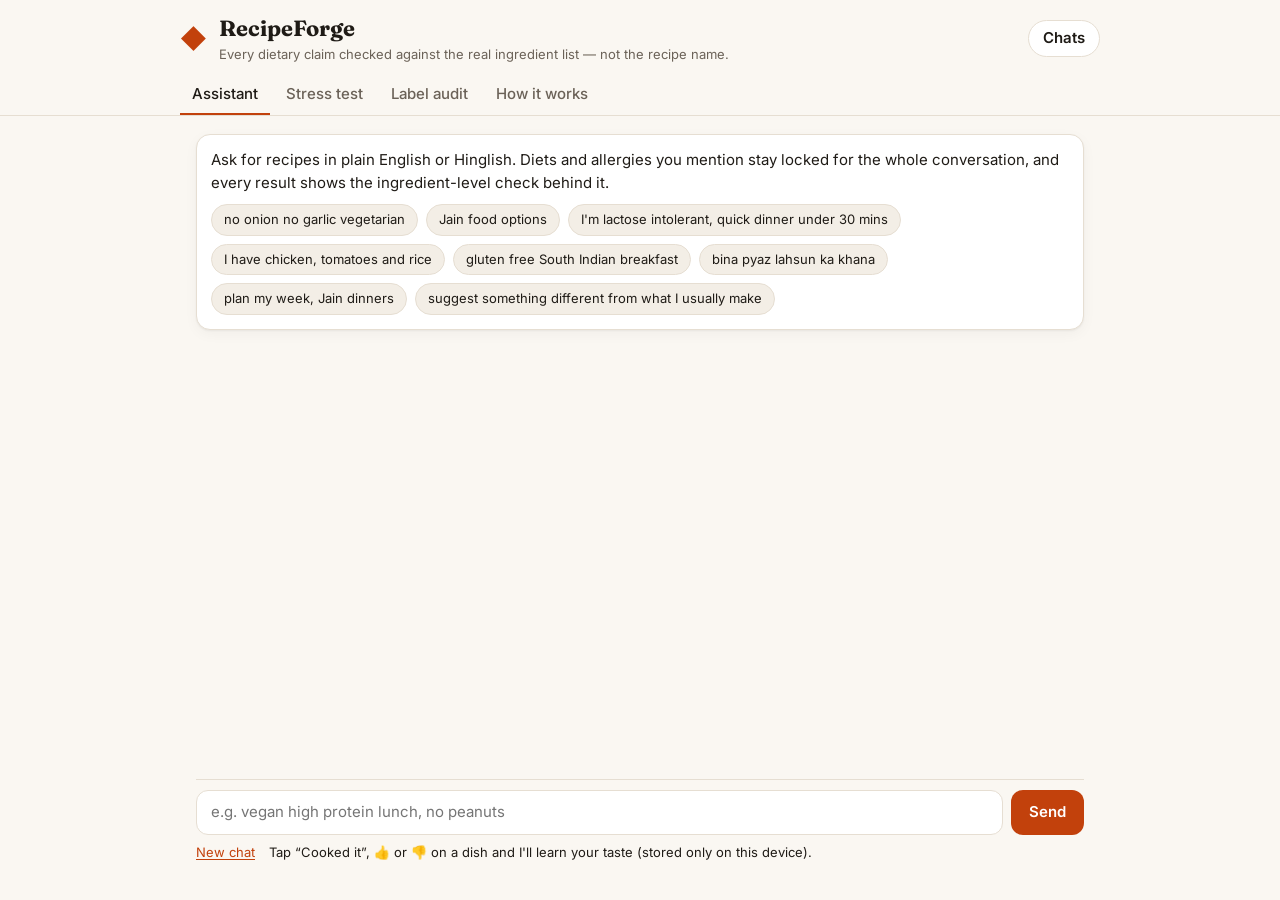
==== public/index.html @ 538cdd03 "Replace How it works text with a simple flowchart" ====
<!doctype html>
<html lang="en">
<head>
  <meta charset="utf-8">
  <meta name="viewport" content="width=device-width, initial-scale=1">
  <title>RecipeForge — recipes that truly fit your diet</title>
  <meta name="description" content="Ask in English or Hinglish. Jain, sattvic, no onion-garlic, vegan and allergies are checked against every recipe's real ingredients — not its name.">
  <meta property="og:type" content="website">
  <meta property="og:url" content="https://rag-noshrobotics.vercel.app/">
  <meta property="og:title" content="RecipeForge — recipes that truly fit your diet">
  <meta property="og:description" content="Jain, sattvic, no onion-garlic, vegan and allergies checked against every recipe's real ingredients. 0 diet violations in 1,000 tests.">
  <meta property="og:image" content="https://rag-noshrobotics.vercel.app/og.png">
  <meta property="og:image:width" content="1200">
  <meta property="og:image:height" content="630">
  <meta name="twitter:card" content="summary_large_image">
  <meta name="twitter:image" content="https://rag-noshrobotics.vercel.app/og.png">
  <meta name="theme-color" content="#15120f">
  <link rel="icon" href="data:image/svg+xml,%3Csvg xmlns='http://www.w3.org/2000/svg' viewBox='0 0 32 32'%3E%3Crect width='32' height='32' rx='7' fill='%2315120f'/%3E%3Cpath d='M16 5l11 11-11 11L5 16z' fill='%23f97316'/%3E%3C/svg%3E">
  <link rel="preconnect" href="https://fonts.googleapis.com">
  <link href="https://fonts.googleapis.com/css2?family=Inter:wght@400;500;600;700&family=Fraunces:opsz,wght@9..144,600&display=swap" rel="stylesheet">
  <link rel="stylesheet" href="style.css">
  <script src="config.js"></script>
</head>
<body>
  <header class="top">
    <div class="brand">
      <span class="logo" aria-hidden="true">◆</span>
      <div>
        <h1>RecipeForge</h1>
        <p>Every dietary claim checked against the real ingredient list — not the recipe name.</p>
      </div>
      <button id="chats-btn" class="chats-btn" aria-haspopup="dialog">Chats</button>
    </div>
    <nav class="tabs" role="tablist">
      <button role="tab" data-tab="chat" class="active">Assistant</button>
      <button role="tab" data-tab="stress">Stress test</button>
      <button role="tab" data-tab="audit">Label audit</button>
      <button role="tab" data-tab="how">How it works</button>
    </nav>
  </header>

  <main>
    <section id="tab-chat" class="tab active">
      <div id="messages" class="messages" aria-live="polite">
        <div class="msg bot intro">
          <p>Ask for recipes in plain English or Hinglish. Diets and allergies you mention stay locked for the whole conversation, and every result shows the ingredient-level check behind it.</p>
          <div class="suggest">
            <button>no onion no garlic vegetarian</button>
            <button>Jain food options</button>
            <button>I'm lactose intolerant, quick dinner under 30 mins</button>
            <button>I have chicken, tomatoes and rice</button>
            <button>gluten free South Indian breakfast</button>
            <button>bina pyaz lahsun ka khana</button>
            <button>plan my week, Jain dinners</button>
            <button>suggest something different from what I usually make</button>
          </div>
        </div>
      </div>
      <div class="composer">
        <div id="chips" class="chips"></div>
        <form id="form">
          <input id="input" autocomplete="off" maxlength="500" placeholder="e.g. vegan high protein lunch, no peanuts">
          <button type="submit" aria-label="Send">Send</button>
        </form>
        <div class="footrow"><button id="reset" class="link">New chat</button><span id="history-note" class="sub"></span></div>
      </div>
    </section>

    <section id="tab-stress" class="tab">
      <h2>Queries from hands-on testing of the Nosh Assistant</h2>
      <p class="lede">I ran these against the Nosh Companion app in November 2026 and noted what came back. Run each one here to compare. Multi-turn chains run in order in a single session.</p>
      <div id="stress-list" class="stress"></div>
    </section>

    <section id="tab-audit" class="tab">
      <h2>The source dataset's own diet labels, re-checked</h2>
      <p class="lede">The demo corpus (Archana's Kitchen, 6,218 English recipes, CC BY 4.0) ships with a diet label per recipe. Re-checking those labels against each recipe's actual ingredients shows why tags can't be trusted for dietary safety.</p>
      <div id="audit"></div>
    </section>

    <section id="tab-how" class="tab how">
      <h2>How it works</h2>
      <p class="lede">Follow one request through the system.</p>
      <div class="flow" role="list">
        <div class="step" role="listitem">
          <div class="node ask"><span class="n">1</span><b>You ask</b><span class="eg">“jain dinner, no peanuts”</span></div>
        </div>
        <div class="arrow" aria-hidden="true"></div>
        <div class="step" role="listitem">
          <div class="node"><span class="n">2</span><b>Understand the request</b><span class="eg">🔒 Jain · 🔒 Peanut-free · dinner</span></div>
          <div class="side">Tricky wording (“hold the onions”, “lahsun pyaz ke bina”)? Claude helps read it — but can only <b>add</b> restrictions.</div>
        </div>
        <div class="arrow" aria-hidden="true"></div>
        <div class="step" role="listitem">
          <div class="node key"><span class="n">3</span><b>Check every ingredient</b><span class="eg">6,109 recipes · ginger garlic paste → ginger + garlic → ✕ not Jain</span></div>
          <div class="side">Ruled out but close? Offer safe swaps — e.g. ginger → dry ginger (sonth).</div>
        </div>
        <div class="arrow" aria-hidden="true"></div>
        <div class="step" role="listitem">
          <div class="node"><span class="n">4</span><b>Find the best matches</b><span class="eg">search by words + meaning, rank by taste, keep it varied</span></div>
        </div>
        <div class="arrow" aria-hidden="true"></div>
        <div class="step" role="listitem">
          <div class="node done"><span class="n">5</span><b>Show 5 dishes</b><span class="eg">each with the checks it passed ✓</span></div>
        </div>
      </div>
      <div class="facts">
        <div><b>0</b><span>diet violations in 1,000 tests</span></div>
        <div><b>~25 ms</b><span>per answer</span></div>
        <div><b>Never</b><span>does the AI decide what's safe — code does</span></div>
      </div>
    </section>
  </main>

  <dialog id="chats-dialog" aria-label="Saved chats">
    <div class="dlg">
      <button class="close" aria-label="Close">×</button>
      <h3>Your chats</h3>
      <p class="sub">Saved on this device only. A new chat remembers the diets and allergies from your latest chat — remove any with ×.</p>
      <button id="new-chat" class="primary">+ New chat</button>
      <ul id="chats-list" class="chats-list"></ul>
    </div>
  </dialog>

  <dialog id="recipe-dialog">
    <div class="dlg">
      <button class="close" aria-label="Close">×</button>
      <div id="recipe-body"></div>
    </div>
  </dialog>

  <script src="app.js"></script>
</body>
</html>
---- public/style.css ----
:root {
  --bg: #faf7f2;
  --surface: #ffffff;
  --surface-2: #f3eee6;
  --text: #1f1b16;
  --muted: #6b6258;
  --border: #e6ded2;
  --accent: #c2410c;
  --accent-ink: #ffffff;
  --pass: #15803d;
  --pass-bg: #e8f5ec;
  --flag: #a16207;
  --flag-bg: #fdf4dc;
  --block: #b91c1c;
  --block-bg: #fdeaea;
  --hard: #7c2d12;
  --hard-bg: #fbe8dc;
  --shadow: 0 1px 2px rgb(0 0 0 / 0.05), 0 4px 14px rgb(0 0 0 / 0.04);
}
@media (prefers-color-scheme: dark) {
  :root:not([data-theme="light"]) {
    --bg: #15120f; --surface: #1e1a16; --surface-2: #27221c; --text: #f2ece4; --muted: #a89d90;
    --border: #3a332b; --accent: #f97316; --accent-ink: #1a0f05; --pass: #4ade80; --pass-bg: #143221;
    --flag: #facc15; --flag-bg: #3a2f0d; --block: #f87171; --block-bg: #3d1717; --hard: #fdba74; --hard-bg: #3b2414;
    --shadow: none;
  }
}
:root[data-theme="dark"] {
  --bg: #15120f; --surface: #1e1a16; --surface-2: #27221c; --text: #f2ece4; --muted: #a89d90;
  --border: #3a332b; --accent: #f97316; --accent-ink: #1a0f05; --pass: #4ade80; --pass-bg: #143221;
  --flag: #facc15; --flag-bg: #3a2f0d; --block: #f87171; --block-bg: #3d1717; --hard: #fdba74; --hard-bg: #3b2414;
  --shadow: none;
}

* { box-sizing: border-box; }
html, body { margin: 0; }
body {
  background: var(--bg); color: var(--text);
  font: 15px/1.5 Inter, system-ui, -apple-system, Segoe UI, sans-serif;
  min-height: 100dvh; display: flex; flex-direction: column;
}
button { font: inherit; color: inherit; cursor: pointer; }

.top {
  position: sticky; top: 0; z-index: 5; background: var(--bg);
  border-bottom: 1px solid var(--border); padding: 12px 16px 0;
}
.brand { display: flex; gap: 12px; align-items: center; max-width: 920px; margin: 0 auto; }
.logo { color: var(--accent); font-size: 26px; }
.brand h1 { font-family: Fraunces, Georgia, serif; font-size: 22px; margin: 0; }
.brand p { margin: 0; color: var(--muted); font-size: 13px; }
.tabs { display: flex; gap: 4px; max-width: 920px; margin: 10px auto 0; overflow-x: auto; }
.tabs button {
  background: none; border: 0; border-bottom: 2px solid transparent;
  padding: 8px 12px; color: var(--muted); font-weight: 500; white-space: nowrap;
}
.tabs button.active { color: var(--text); border-bottom-color: var(--accent); }

main { flex: 1; width: 100%; max-width: 920px; margin: 0 auto; padding: 0 16px; display: flex; flex-direction: column; }
.tab { display: none; flex: 1; flex-direction: column; padding: 18px 0 24px; }
.tab.active { display: flex; }
h2 { font-family: Fraunces, Georgia, serif; font-size: 20px; margin: 0 0 6px; }
.lede { color: var(--muted); margin: 0 0 16px; max-width: 70ch; }

.messages { flex: 1; display: flex; flex-direction: column; gap: 14px; padding-bottom: 12px; }
.msg { max-width: 100%; }
.msg.user { align-self: flex-end; background: var(--text); color: var(--bg); padding: 8px 14px; border-radius: 16px 16px 4px 16px; max-width: 80%; }
.msg.bot > p { margin: 0 0 10px; }
.msg.bot.intro { background: var(--surface); border: 1px solid var(--border); border-radius: 14px; padding: 14px; box-shadow: var(--shadow); }
.suggest { display: flex; flex-wrap: wrap; gap: 8px; }
.suggest button, .chip {
  background: var(--surface-2); border: 1px solid var(--border); border-radius: 999px; padding: 5px 12px; font-size: 13px;
}
.suggest button:hover { border-color: var(--accent); }

.cards { display: grid; gap: 10px; }
.card {
  background: var(--surface); border: 1px solid var(--border); border-radius: 14px; padding: 14px; box-shadow: var(--shadow);
}
.card header { display: flex; justify-content: space-between; gap: 10px; align-items: baseline; }
.card h3 { margin: 0; font-size: 16px; }
.card .meta { color: var(--muted); font-size: 13px; white-space: nowrap; }
.card .sub { color: var(--muted); font-size: 13px; margin: 2px 0 8px; }
.checks { display: flex; flex-wrap: wrap; gap: 6px; margin: 6px 0; }
.check { font-size: 12px; padding: 2px 8px; border-radius: 6px; font-weight: 500; }
.check.pass { background: var(--pass-bg); color: var(--pass); }
.check.flag { background: var(--flag-bg); color: var(--flag); }
.check.block { background: var(--block-bg); color: var(--block); }
.why { margin: 6px 0 0; padding-left: 18px; color: var(--text); font-size: 13px; }
.card .actions { margin-top: 8px; display: flex; flex-wrap: wrap; gap: 8px 14px; font-size: 13px; align-items: center; }
.link { background: none; border: 0; padding: 0; color: var(--accent); text-decoration: underline; text-underline-offset: 2px; }
.flagnote { font-size: 12px; color: var(--flag); margin-top: 6px; }

.ruled { margin-top: 10px; font-size: 13px; color: var(--muted); background: var(--surface-2); border-radius: 10px; padding: 8px 12px; }
.ruled b { color: var(--text); }
.ruled ul { margin: 4px 0 0; padding-left: 18px; }
details.adapt { margin-top: 4px; font-size: 13px; color: var(--text); }
details.adapt summary { color: var(--pass); cursor: pointer; font-weight: 500; }
details.adapt ul { margin: 4px 0; padding-left: 18px; }
details.trace { margin-top: 8px; font-size: 12px; color: var(--muted); }
details.trace pre { white-space: pre-wrap; background: var(--surface-2); padding: 8px; border-radius: 8px; overflow-x: auto; }

.composer { position: sticky; bottom: 0; background: var(--bg); padding: 10px 0 14px; border-top: 1px solid var(--border); }
.chips { display: flex; flex-wrap: wrap; gap: 6px; margin-bottom: 8px; }
.chips:empty { display: none; }
.chip { display: inline-flex; align-items: center; gap: 6px; }
.chip.hard { background: var(--hard-bg); color: var(--hard); border-color: transparent; font-weight: 500; }
.chip button { background: none; border: 0; padding: 0 2px; line-height: 1; opacity: 0.7; }
#form { display: flex; gap: 8px; }
#input {
  flex: 1; min-width: 0; font: inherit; color: var(--text); background: var(--surface);
  border: 1px solid var(--border); border-radius: 12px; padding: 10px 14px;
}
#input:focus { outline: 2px solid var(--accent); outline-offset: 0; }
#form button:disabled { opacity: 0.55; cursor: wait; }
#form button { background: var(--accent); color: var(--accent-ink); border: 0; border-radius: 12px; padding: 0 18px; font-weight: 600; }
.chats-btn { margin-left: auto; background: var(--surface); border: 1px solid var(--border); border-radius: 999px; padding: 6px 14px; font-weight: 600; }
.chats-btn:hover { border-color: var(--accent); }
.primary { background: var(--accent); color: var(--accent-ink); border: 0; border-radius: 10px; padding: 8px 14px; font-weight: 600; margin: 4px 0 12px; }
.chats-list { list-style: none; padding: 0; margin: 0; display: grid; gap: 6px; }
.chats-list li { display: flex; align-items: stretch; gap: 6px; }
.chats-list li.current .open { border-color: var(--accent); }
.chats-list .open { flex: 1; min-width: 0; text-align: left; background: var(--surface-2); border: 1px solid var(--border); border-radius: 10px; padding: 8px 12px; display: grid; gap: 2px; }
.chats-list .open b { overflow: hidden; text-overflow: ellipsis; white-space: nowrap; }
.chats-list .open .sub { margin: 0; font-size: 12px; overflow: hidden; text-overflow: ellipsis; white-space: nowrap; }
.chats-list .del { background: none; border: 1px solid var(--border); border-radius: 10px; padding: 0 12px; font-size: 18px; color: var(--muted); }
.chip small.remembered { font-weight: 400; opacity: 0.75; }
.footrow { display: flex; flex-wrap: wrap; gap: 6px 14px; align-items: baseline; margin-top: 8px; font-size: 13px; }
.footrow .sub { margin: 0; }
.taste { margin-left: auto; display: inline-flex; gap: 6px; }
.pill { background: var(--surface-2); border: 1px solid var(--border); border-radius: 999px; padding: 1px 10px; font-size: 12px; }
.pill:hover { border-color: var(--accent); }
.pill.on { background: var(--pass-bg); color: var(--pass); border-color: transparent; }
.plan { display: grid; gap: 10px; }
.day { display: grid; grid-template-columns: 44px 1fr; gap: 8px; align-items: start; }
.dayname { font-weight: 700; color: var(--accent); padding-top: 14px; }
details.shopping { margin-top: 12px; background: var(--surface); border: 1px solid var(--border); border-radius: 12px; padding: 10px 14px; font-size: 14px; }
details.shopping summary { font-weight: 600; cursor: pointer; }
details.shopping ul { padding-left: 18px; margin: 8px 0; columns: 2 240px; }
details.shopping li { break-inside: avoid; margin-bottom: 2px; }
.typing { color: var(--muted); font-style: italic; }

.stress { display: grid; gap: 10px; }
.stress .item { background: var(--surface); border: 1px solid var(--border); border-radius: 12px; padding: 12px 14px; }
.stress .q { font-weight: 600; }
.stress .q code { background: var(--surface-2); padding: 1px 6px; border-radius: 6px; font-family: inherit; }
.stress .obs { color: var(--muted); font-size: 13px; margin: 4px 0 8px; }
.stress .tag { font-size: 11px; font-weight: 600; text-transform: uppercase; letter-spacing: .04em; padding: 1px 6px; border-radius: 4px; margin-right: 6px; }
.tag.bad { background: var(--block-bg); color: var(--block); }
.tag.good { background: var(--pass-bg); color: var(--pass); }
.tag.gap { background: var(--flag-bg); color: var(--flag); }

table.audit { width: 100%; border-collapse: collapse; background: var(--surface); border: 1px solid var(--border); border-radius: 12px; overflow: hidden; font-size: 14px; }
table.audit th, table.audit td { text-align: left; padding: 10px 12px; border-bottom: 1px solid var(--border); vertical-align: top; }
table.audit th { background: var(--surface-2); font-weight: 600; }
table.audit td.num { font-variant-numeric: tabular-nums; white-space: nowrap; }
table.audit ul { margin: 0; padding-left: 16px; color: var(--muted); font-size: 13px; }
.audit-wrap { overflow-x: auto; }

.flow { display: flex; flex-direction: column; align-items: stretch; max-width: 760px; margin: 6px 0 20px; }
.step { display: grid; grid-template-columns: minmax(0, 1fr) minmax(0, 0.8fr); gap: 14px; align-items: center; }
.node {
  background: var(--surface); border: 1px solid var(--border); border-radius: 14px; padding: 12px 16px 12px 52px;
  position: relative; display: grid; gap: 2px; box-shadow: var(--shadow);
}
.node b { font-size: 15px; }
.node .eg { color: var(--muted); font-size: 13px; }
.node .n {
  position: absolute; left: 14px; top: 50%; transform: translateY(-50%); width: 26px; height: 26px; border-radius: 50%;
  display: grid; place-items: center; font-size: 13px; font-weight: 700; background: var(--surface-2); color: var(--text);
}
.node.ask { border-style: dashed; }
.node.key { border-color: var(--accent); }
.node.key .n, .node.done .n { background: var(--accent); color: var(--accent-ink); }
.node.done { border-color: var(--pass); }
.side {
  font-size: 13px; color: var(--muted); border-left: 2px dashed var(--border); padding: 4px 0 4px 12px; position: relative;
}
.side::before { content: ""; position: absolute; left: -16px; top: 50%; width: 14px; border-top: 2px dashed var(--border); }
.arrow { width: calc((100% - 14px) * 0.556); display: flex; justify-content: center; height: 26px; }
.arrow::before { content: ""; width: 2px; background: var(--border); height: 18px; }
.arrow::after { content: ""; position: absolute; }
.arrow { position: relative; }
.arrow::after {
  left: 50%; bottom: 2px; transform: translateX(-50%); border: 6px solid transparent; border-top-color: var(--border);
  border-bottom: 0;
}
.facts { display: grid; grid-template-columns: repeat(3, minmax(0, 1fr)); gap: 10px; max-width: 760px; }
.facts div { background: var(--surface-2); border-radius: 12px; padding: 12px 14px; display: grid; gap: 2px; }
.facts b { font-size: 20px; font-family: Fraunces, Georgia, serif; }
.facts span { color: var(--muted); font-size: 13px; }
@media (max-width: 640px) {
  .step { grid-template-columns: 1fr; gap: 6px; }
  .side { margin-left: 26px; }
  .side::before { display: none; }
  .arrow { width: 100%; }
  .facts { grid-template-columns: 1fr; }
}

dialog { border: 0; padding: 0; background: transparent; width: min(720px, calc(100% - 32px)); max-height: 85dvh; }
dialog::backdrop { background: rgb(0 0 0 / 0.45); }
.dlg { background: var(--surface); color: var(--text); border-radius: 16px; padding: 18px; position: relative; max-height: 85dvh; overflow-y: auto; }
.dlg .close { position: absolute; top: 10px; right: 12px; background: none; border: 0; font-size: 22px; }
.dlg h3 { margin: 0 24px 4px 0; font-family: Fraunces, Georgia, serif; }
.ing { list-style: none; padding: 0; margin: 10px 0; display: grid; gap: 4px; }
.ing li { padding: 6px 10px; border-radius: 8px; background: var(--surface-2); font-size: 14px; display: flex; justify-content: space-between; gap: 10px; }
.ing li.block { background: var(--block-bg); color: var(--block); }
.ing li.flag { background: var(--flag-bg); color: var(--flag); }
.ing li .m { color: var(--muted); font-size: 12px; white-space: nowrap; }
.ing li.block .m, .ing li.flag .m { color: inherit; }
.verdicts { display: flex; flex-wrap: wrap; gap: 6px; }

@media (max-width: 560px) {
  .brand p { display: none; }
  .day { grid-template-columns: 1fr; gap: 2px; }
  .dayname { padding-top: 0; }
  .taste { margin-left: 0; }
  .card header { flex-direction: column; gap: 2px; }
  .ing li { flex-direction: column; gap: 0; }
}
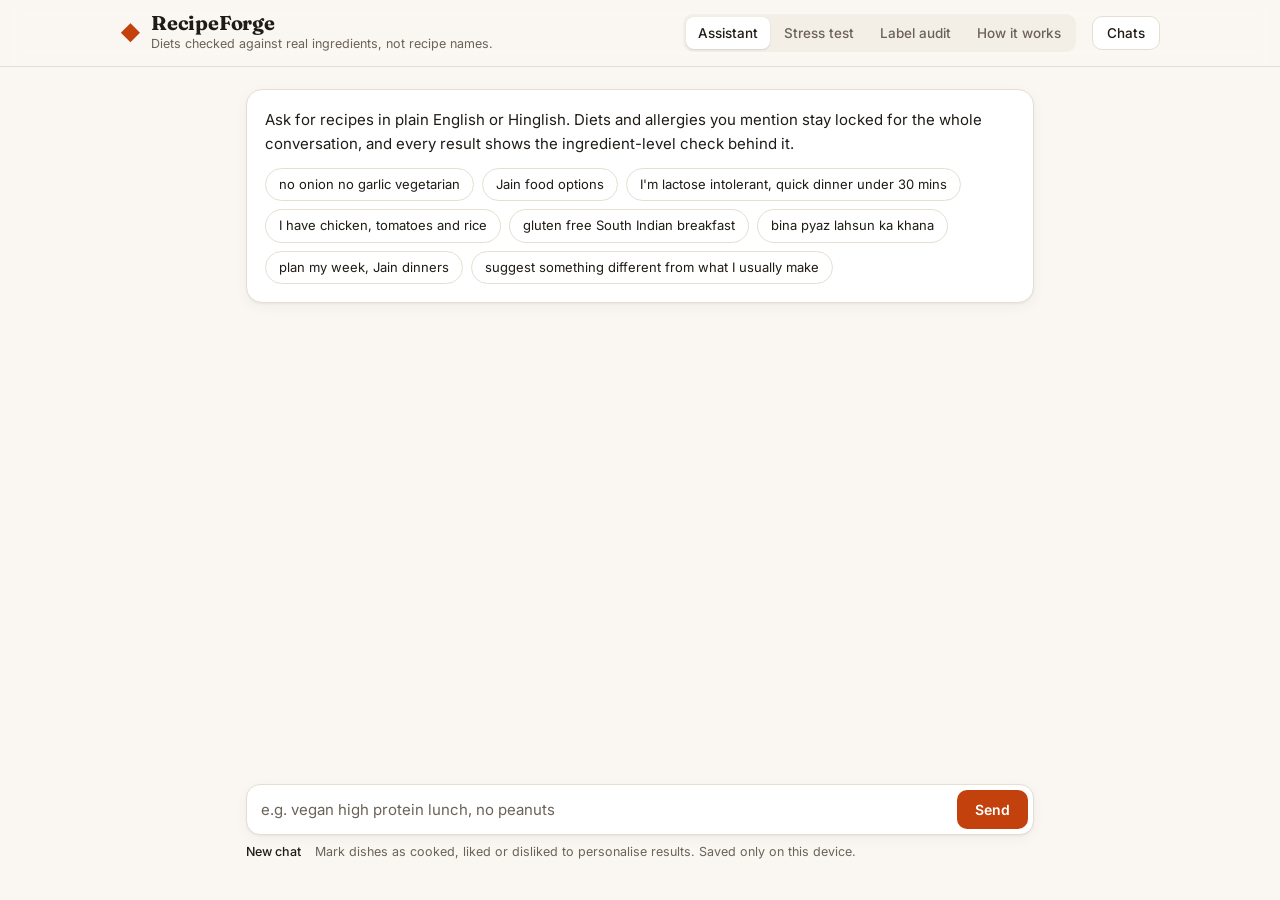
==== commit e72ec037: "Redesign cards, header and composer" ====
--- a/public/index.html
+++ b/public/index.html
@@ -8,12 +8,12 @@
   <meta property="og:type" content="website">
   <meta property="og:url" content="https://rag-noshrobotics.vercel.app/">
   <meta property="og:title" content="RecipeForge — recipes that truly fit your diet">
-  <meta property="og:description" content="Jain, sattvic, no onion-garlic, vegan and allergies checked against every recipe's real ingredients. 0 diet violations in 1,000 tests.">
-  <meta property="og:image" content="https://rag-noshrobotics.vercel.app/og.png">
+  <meta property="og:description" content="Jain, sattvic, no onion-garlic, vegan and allergies checked against every recipe's real ingredients. Ask in English, Hinglish or Hindi.">
+  <meta property="og:image" content="https://rag-noshrobotics.vercel.app/og.png?v=2">
   <meta property="og:image:width" content="1200">
   <meta property="og:image:height" content="630">
   <meta name="twitter:card" content="summary_large_image">
-  <meta name="twitter:image" content="https://rag-noshrobotics.vercel.app/og.png">
+  <meta name="twitter:image" content="https://rag-noshrobotics.vercel.app/og.png?v=2">
   <meta name="theme-color" content="#15120f">
   <link rel="icon" href="data:image/svg+xml,%3Csvg xmlns='http://www.w3.org/2000/svg' viewBox='0 0 32 32'%3E%3Crect width='32' height='32' rx='7' fill='%2315120f'/%3E%3Cpath d='M16 5l11 11-11 11L5 16z' fill='%23f97316'/%3E%3C/svg%3E">
   <link rel="preconnect" href="https://fonts.googleapis.com">
@@ -23,20 +23,22 @@
 </head>
 <body>
   <header class="top">
-    <div class="brand">
-      <span class="logo" aria-hidden="true">◆</span>
-      <div>
-        <h1>RecipeForge</h1>
-        <p>Every dietary claim checked against the real ingredient list — not the recipe name.</p>
+    <div class="top-inner">
+      <div class="brand">
+        <span class="logo" aria-hidden="true">◆</span>
+        <div>
+          <h1>RecipeForge</h1>
+          <p>Diets checked against real ingredients, not recipe names.</p>
+        </div>
       </div>
+      <nav class="tabs" role="tablist">
+        <button role="tab" data-tab="chat" class="active">Assistant</button>
+        <button role="tab" data-tab="stress">Stress test</button>
+        <button role="tab" data-tab="audit">Label audit</button>
+        <button role="tab" data-tab="how">How it works</button>
+      </nav>
       <button id="chats-btn" class="chats-btn" aria-haspopup="dialog">Chats</button>
     </div>
-    <nav class="tabs" role="tablist">
-      <button role="tab" data-tab="chat" class="active">Assistant</button>
-      <button role="tab" data-tab="stress">Stress test</button>
-      <button role="tab" data-tab="audit">Label audit</button>
-      <button role="tab" data-tab="how">How it works</button>
-    </nav>
   </header>
 
   <main>
@@ -105,7 +107,6 @@
         </div>
       </div>
       <div class="facts">
-        <div><b>0</b><span>diet violations in 1,000 tests</span></div>
         <div><b>~25 ms</b><span>per answer</span></div>
         <div><b>Never</b><span>does the AI decide what's safe — code does</span></div>
       </div>
--- a/public/style.css
+++ b/public/style.css
@@ -42,79 +42,137 @@
 button { font: inherit; color: inherit; cursor: pointer; }
 
 .top {
-  position: sticky; top: 0; z-index: 5; background: var(--bg);
-  border-bottom: 1px solid var(--border); padding: 12px 16px 0;
-}
-.brand { display: flex; gap: 12px; align-items: center; max-width: 920px; margin: 0 auto; }
-.logo { color: var(--accent); font-size: 26px; }
-.brand h1 { font-family: Fraunces, Georgia, serif; font-size: 22px; margin: 0; }
-.brand p { margin: 0; color: var(--muted); font-size: 13px; }
-.tabs { display: flex; gap: 4px; max-width: 920px; margin: 10px auto 0; overflow-x: auto; }
+  position: sticky; top: 0; z-index: 5; background: color-mix(in srgb, var(--bg) 88%, transparent);
+  backdrop-filter: saturate(140%) blur(10px); -webkit-backdrop-filter: saturate(140%) blur(10px);
+  border-bottom: 1px solid var(--border); padding: 12px 16px;
+}
+.top-inner { max-width: 1040px; margin: 0 auto; display: flex; align-items: center; gap: 16px; flex-wrap: wrap; }
+.brand { display: flex; gap: 10px; align-items: center; min-width: 0; }
+.logo { color: var(--accent); font-size: 20px; line-height: 1; }
+.brand h1 { font-family: Fraunces, Georgia, serif; font-size: 20px; margin: 0; letter-spacing: -0.01em; line-height: 1.1; }
+.brand p { margin: 1px 0 0; color: var(--muted); font-size: 12.5px; }
+.tabs {
+  display: inline-flex; gap: 2px; padding: 3px; background: var(--surface-2); border-radius: 10px;
+  margin-left: auto; overflow-x: auto; max-width: 100%;
+}
 .tabs button {
-  background: none; border: 0; border-bottom: 2px solid transparent;
-  padding: 8px 12px; color: var(--muted); font-weight: 500; white-space: nowrap;
-}
-.tabs button.active { color: var(--text); border-bottom-color: var(--accent); }
-
-main { flex: 1; width: 100%; max-width: 920px; margin: 0 auto; padding: 0 16px; display: flex; flex-direction: column; }
+  background: none; border: 0; border-radius: 8px; padding: 6px 12px; color: var(--muted);
+  font-weight: 500; font-size: 13.5px; white-space: nowrap;
+}
+.tabs button:hover { color: var(--text); }
+.tabs button.active { color: var(--text); background: var(--surface); box-shadow: 0 1px 2px rgb(0 0 0 / .12); }
+
+main { flex: 1; width: 100%; max-width: 820px; margin: 0 auto; padding: 0 16px; display: flex; flex-direction: column; }
 .tab { display: none; flex: 1; flex-direction: column; padding: 18px 0 24px; }
 .tab.active { display: flex; }
 h2 { font-family: Fraunces, Georgia, serif; font-size: 20px; margin: 0 0 6px; }
 .lede { color: var(--muted); margin: 0 0 16px; max-width: 70ch; }
 
-.messages { flex: 1; display: flex; flex-direction: column; gap: 14px; padding-bottom: 12px; }
+.messages { flex: 1; display: flex; flex-direction: column; gap: 22px; padding: 4px 0 16px; }
 .msg { max-width: 100%; }
-.msg.user { align-self: flex-end; background: var(--text); color: var(--bg); padding: 8px 14px; border-radius: 16px 16px 4px 16px; max-width: 80%; }
-.msg.bot > p { margin: 0 0 10px; }
-.msg.bot.intro { background: var(--surface); border: 1px solid var(--border); border-radius: 14px; padding: 14px; box-shadow: var(--shadow); }
+.msg.user {
+  align-self: flex-end; background: var(--surface-2); color: var(--text); border: 1px solid var(--border);
+  padding: 9px 15px; border-radius: 18px 18px 6px 18px; max-width: 80%; font-size: 14.5px;
+}
+.msg.bot > p { margin: 0 0 12px; font-size: 15px; line-height: 1.6; }
+.msg.bot.intro { background: var(--surface); border: 1px solid var(--border); border-radius: 16px; padding: 18px; box-shadow: var(--shadow); }
 .suggest { display: flex; flex-wrap: wrap; gap: 8px; }
 .suggest button, .chip {
-  background: var(--surface-2); border: 1px solid var(--border); border-radius: 999px; padding: 5px 12px; font-size: 13px;
-}
-.suggest button:hover { border-color: var(--accent); }
-
-.cards { display: grid; gap: 10px; }
+  background: var(--surface); border: 1px solid var(--border); border-radius: 999px; padding: 6px 13px; font-size: 13px;
+  color: var(--text);
+}
+.suggest button { transition: border-color .15s ease, background .15s ease; }
+.suggest button:hover { border-color: var(--accent); background: var(--surface-2); }
+
+.cards { display: grid; gap: 12px; }
 .card {
-  background: var(--surface); border: 1px solid var(--border); border-radius: 14px; padding: 14px; box-shadow: var(--shadow);
-}
-.card header { display: flex; justify-content: space-between; gap: 10px; align-items: baseline; }
-.card h3 { margin: 0; font-size: 16px; }
-.card .meta { color: var(--muted); font-size: 13px; white-space: nowrap; }
-.card .sub { color: var(--muted); font-size: 13px; margin: 2px 0 8px; }
-.checks { display: flex; flex-wrap: wrap; gap: 6px; margin: 6px 0; }
-.check { font-size: 12px; padding: 2px 8px; border-radius: 6px; font-weight: 500; }
+  background: var(--surface); border: 1px solid var(--border); border-radius: 14px; padding: 16px 18px 12px;
+  box-shadow: var(--shadow); transition: border-color .15s ease;
+}
+.card:hover { border-color: color-mix(in srgb, var(--accent) 35%, var(--border)); }
+.card.flagged { border-color: color-mix(in srgb, var(--flag) 45%, var(--border)); }
+.card header { display: flex; justify-content: space-between; gap: 12px; align-items: flex-start; }
+.card h3 { margin: 0; font-size: 16.5px; font-weight: 600; line-height: 1.35; letter-spacing: -0.005em; }
+.card h3 .warn { color: var(--flag); margin-right: 6px; vertical-align: -2px; }
+.ico { width: 15px; height: 15px; fill: none; stroke: currentColor; stroke-width: 1.8; stroke-linecap: round;
+       stroke-linejoin: round; flex: none; }
+.time {
+  display: inline-flex; align-items: center; gap: 5px; white-space: nowrap; font-size: 12.5px; font-weight: 500;
+  color: var(--muted); background: var(--surface-2); border-radius: 999px; padding: 3px 10px 3px 8px;
+  font-variant-numeric: tabular-nums;
+}
+.time .ico { width: 13px; height: 13px; }
+.card .meta { color: var(--muted); font-size: 13px; margin: 4px 0 0; display: flex; flex-wrap: wrap; align-items: center; }
+.dot { margin: 0 7px; opacity: .55; }
+.serves { display: inline-flex; align-items: center; gap: 5px; }
+.serves .ico { width: 13px; height: 13px; }
+.checks { display: flex; flex-wrap: wrap; gap: 6px; margin: 12px 0 0; }
+.check {
+  display: inline-flex; align-items: center; gap: 5px; font-size: 12px; font-weight: 500; line-height: 1;
+  padding: 5px 9px 5px 6px; border-radius: 999px;
+}
+.check b { font-size: 11px; font-weight: 700; width: 12px; text-align: center; }
 .check.pass { background: var(--pass-bg); color: var(--pass); }
 .check.flag { background: var(--flag-bg); color: var(--flag); }
 .check.block { background: var(--block-bg); color: var(--block); }
-.why { margin: 6px 0 0; padding-left: 18px; color: var(--text); font-size: 13px; }
-.card .actions { margin-top: 8px; display: flex; flex-wrap: wrap; gap: 8px 14px; font-size: 13px; align-items: center; }
+.why { margin: 10px 0 0; color: var(--text); font-size: 13.5px; opacity: .88; }
+.card .actions {
+  margin-top: 14px; padding-top: 10px; border-top: 1px solid var(--border);
+  display: flex; flex-wrap: wrap; gap: 6px; font-size: 13px; align-items: center;
+}
+.ghost {
+  display: inline-flex; align-items: center; gap: 6px; background: none; border: 1px solid transparent;
+  border-radius: 8px; padding: 5px 9px; color: var(--text); font-weight: 500; font-size: 13px; text-decoration: none;
+}
+.ghost .ico { width: 14px; height: 14px; color: var(--muted); }
+.ghost:hover { background: var(--surface-2); }
+.ghost:focus-visible, .icon-btn:focus-visible { outline: 2px solid var(--accent); outline-offset: 1px; }
 .link { background: none; border: 0; padding: 0; color: var(--accent); text-decoration: underline; text-underline-offset: 2px; }
-.flagnote { font-size: 12px; color: var(--flag); margin-top: 6px; }
+.flagnote {
+  font-size: 12.5px; color: var(--flag); background: var(--flag-bg); border-radius: 8px; padding: 6px 10px; margin-top: 10px;
+}
 
 .ruled { margin-top: 10px; font-size: 13px; color: var(--muted); background: var(--surface-2); border-radius: 10px; padding: 8px 12px; }
 .ruled b { color: var(--text); }
 .ruled ul { margin: 4px 0 0; padding-left: 18px; }
+.detail { margin-top: 10px; background: var(--surface-2); border-radius: 10px; padding: 10px 14px; font-size: 14px; }
+.detail h4 { margin: 0 0 6px; font-size: 13px; text-transform: uppercase; letter-spacing: .04em; color: var(--muted); }
+.detail ul, .detail ol { margin: 0; padding-left: 20px; display: grid; gap: 4px; line-height: 1.5; }
 details.adapt { margin-top: 4px; font-size: 13px; color: var(--text); }
 details.adapt summary { color: var(--pass); cursor: pointer; font-weight: 500; }
 details.adapt ul { margin: 4px 0; padding-left: 18px; }
+.card .source { color: var(--muted); font-size: 12px; margin-left: 4px; }
+.trace-steps { margin: 8px 0 6px; padding-left: 20px; display: grid; gap: 4px; color: var(--text); font-size: 13px; }
+.trace-steps b { color: var(--accent); font-weight: 600; margin-right: 4px; }
+details.raw { margin-top: 4px; }
 details.trace { margin-top: 8px; font-size: 12px; color: var(--muted); }
 details.trace pre { white-space: pre-wrap; background: var(--surface-2); padding: 8px; border-radius: 8px; overflow-x: auto; }
 
-.composer { position: sticky; bottom: 0; background: var(--bg); padding: 10px 0 14px; border-top: 1px solid var(--border); }
+.composer {
+  position: sticky; bottom: 0; padding: 12px 0 14px;
+  background: linear-gradient(to bottom, transparent, var(--bg) 18px);
+}
 .chips { display: flex; flex-wrap: wrap; gap: 6px; margin-bottom: 8px; }
 .chips:empty { display: none; }
 .chip { display: inline-flex; align-items: center; gap: 6px; }
 .chip.hard { background: var(--hard-bg); color: var(--hard); border-color: transparent; font-weight: 500; }
 .chip button { background: none; border: 0; padding: 0 2px; line-height: 1; opacity: 0.7; }
-#form { display: flex; gap: 8px; }
+#form {
+  display: flex; gap: 6px; align-items: center; background: var(--surface); border: 1px solid var(--border);
+  border-radius: 14px; padding: 5px 5px 5px 4px; box-shadow: var(--shadow); transition: border-color .15s ease;
+}
+#form:focus-within { border-color: var(--accent); }
 #input {
-  flex: 1; min-width: 0; font: inherit; color: var(--text); background: var(--surface);
-  border: 1px solid var(--border); border-radius: 12px; padding: 10px 14px;
-}
-#input:focus { outline: 2px solid var(--accent); outline-offset: 0; }
+  flex: 1; min-width: 0; font: inherit; font-size: 15px; color: var(--text); background: none; border: 0;
+  padding: 8px 10px; outline: none;
+}
+#input::placeholder { color: var(--muted); }
 #form button:disabled { opacity: 0.55; cursor: wait; }
-#form button { background: var(--accent); color: var(--accent-ink); border: 0; border-radius: 12px; padding: 0 18px; font-weight: 600; }
-.chats-btn { margin-left: auto; background: var(--surface); border: 1px solid var(--border); border-radius: 999px; padding: 6px 14px; font-weight: 600; }
+#form button {
+  background: var(--accent); color: var(--accent-ink); border: 0; border-radius: 10px; padding: 9px 18px;
+  font-weight: 600; font-size: 14px;
+}
+.chats-btn { background: var(--surface); border: 1px solid var(--border); border-radius: 10px; padding: 6px 14px; font-weight: 500; font-size: 13.5px; }
 .chats-btn:hover { border-color: var(--accent); }
 .primary { background: var(--accent); color: var(--accent-ink); border: 0; border-radius: 10px; padding: 8px 14px; font-weight: 600; margin: 4px 0 12px; }
 .chats-list { list-style: none; padding: 0; margin: 0; display: grid; gap: 6px; }
@@ -125,12 +183,20 @@
 .chats-list .open .sub { margin: 0; font-size: 12px; overflow: hidden; text-overflow: ellipsis; white-space: nowrap; }
 .chats-list .del { background: none; border: 1px solid var(--border); border-radius: 10px; padding: 0 12px; font-size: 18px; color: var(--muted); }
 .chip small.remembered { font-weight: 400; opacity: 0.75; }
-.footrow { display: flex; flex-wrap: wrap; gap: 6px 14px; align-items: baseline; margin-top: 8px; font-size: 13px; }
-.footrow .sub { margin: 0; }
-.taste { margin-left: auto; display: inline-flex; gap: 6px; }
+.footrow { display: flex; flex-wrap: wrap; gap: 6px 14px; align-items: baseline; margin-top: 8px; font-size: 12.5px; }
+.footrow .sub { margin: 0; color: var(--muted); }
+.footrow #reset { color: var(--text); text-decoration: none; font-weight: 500; }
+.footrow #reset:hover { color: var(--accent); }
+.taste { margin-left: auto; display: inline-flex; gap: 2px; }
+.icon-btn {
+  display: inline-grid; place-items: center; width: 32px; height: 32px; border-radius: 8px; background: none;
+  border: 1px solid transparent; color: var(--muted);
+}
+.icon-btn .ico { width: 16px; height: 16px; }
+.icon-btn:hover { background: var(--surface-2); color: var(--text); }
+.icon-btn.on { color: var(--pass); background: var(--pass-bg); }
+.icon-btn[data-act="dislike"].on { color: var(--block); background: var(--block-bg); }
 .pill { background: var(--surface-2); border: 1px solid var(--border); border-radius: 999px; padding: 1px 10px; font-size: 12px; }
-.pill:hover { border-color: var(--accent); }
-.pill.on { background: var(--pass-bg); color: var(--pass); border-color: transparent; }
 .plan { display: grid; gap: 10px; }
 .day { display: grid; grid-template-columns: 44px 1fr; gap: 8px; align-items: start; }
 .dayname { font-weight: 700; color: var(--accent); padding-top: 14px; }
@@ -185,7 +251,7 @@
   left: 50%; bottom: 2px; transform: translateX(-50%); border: 6px solid transparent; border-top-color: var(--border);
   border-bottom: 0;
 }
-.facts { display: grid; grid-template-columns: repeat(3, minmax(0, 1fr)); gap: 10px; max-width: 760px; }
+.facts { display: grid; grid-template-columns: repeat(2, minmax(0, 1fr)); gap: 10px; max-width: 760px; }
 .facts div { background: var(--surface-2); border-radius: 12px; padding: 12px 14px; display: grid; gap: 2px; }
 .facts b { font-size: 20px; font-family: Fraunces, Georgia, serif; }
 .facts span { color: var(--muted); font-size: 13px; }
@@ -210,11 +276,18 @@
 .ing li.block .m, .ing li.flag .m { color: inherit; }
 .verdicts { display: flex; flex-wrap: wrap; gap: 6px; }
 
+@media (max-width: 760px) {
+  .top-inner { gap: 10px; }
+  .chats-btn { margin-left: auto; }
+  .tabs { order: 3; margin-left: 0; width: 100%; }
+  .tabs button { flex: 1; }
+}
 @media (max-width: 560px) {
   .brand p { display: none; }
+  .tabs button { padding: 6px 8px; font-size: 13px; }
+  .card { padding: 14px 14px 10px; }
+  .card .source { display: none; }
   .day { grid-template-columns: 1fr; gap: 2px; }
   .dayname { padding-top: 0; }
-  .taste { margin-left: 0; }
-  .card header { flex-direction: column; gap: 2px; }
   .ing li { flex-direction: column; gap: 0; }
 }
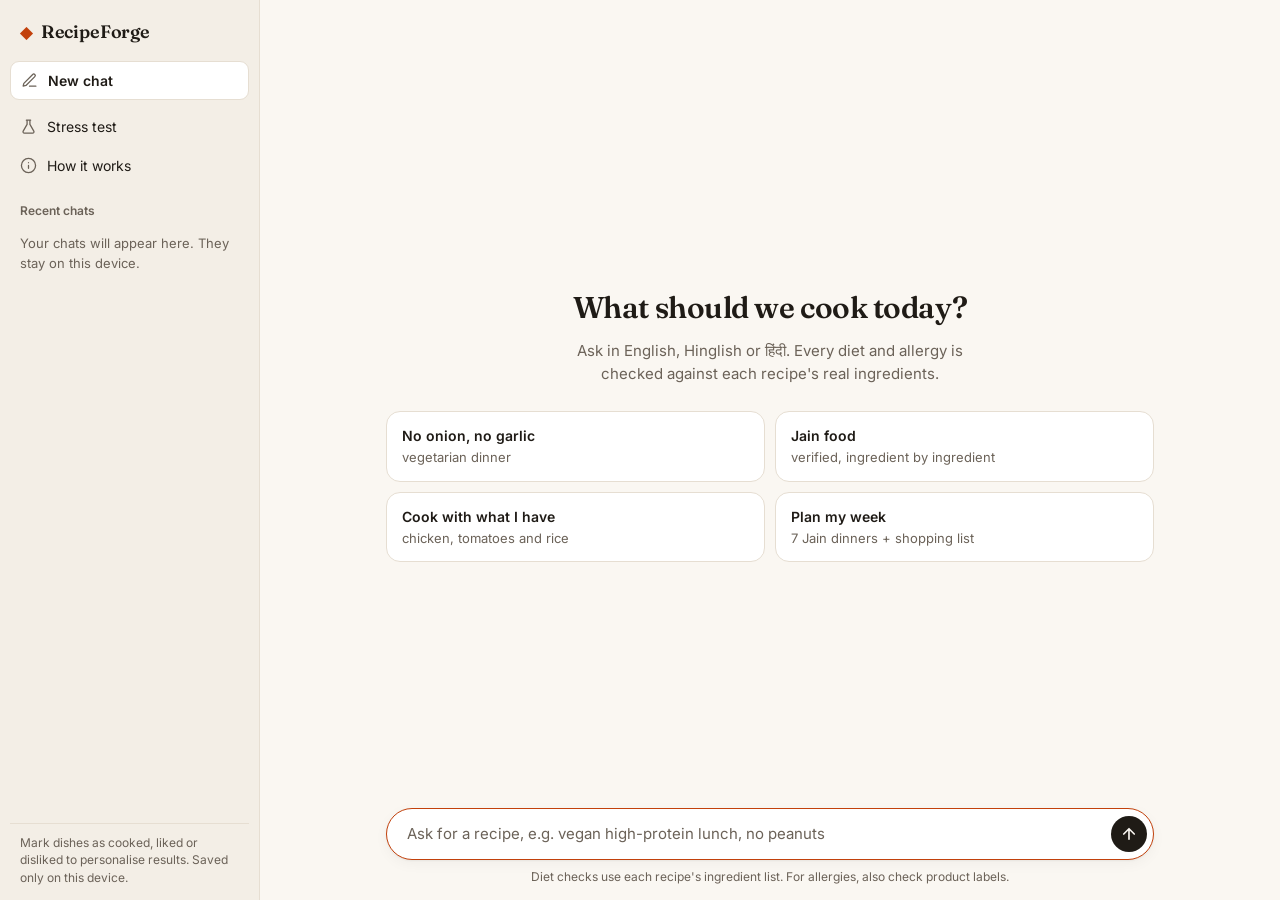
==== commit 2cb5cdf7: "Chat-style layout with sidebar, remove label audit" ====
--- a/public/index.html
+++ b/public/index.html
@@ -22,65 +22,56 @@
   <script src="config.js"></script>
 </head>
 <body>
-  <header class="top">
-    <div class="top-inner">
-      <div class="brand">
-        <span class="logo" aria-hidden="true">◆</span>
-        <div>
-          <h1>RecipeForge</h1>
-          <p>Diets checked against real ingredients, not recipe names.</p>
-        </div>
-      </div>
-      <nav class="tabs" role="tablist">
-        <button role="tab" data-tab="chat" class="active">Assistant</button>
-        <button role="tab" data-tab="stress">Stress test</button>
-        <button role="tab" data-tab="audit">Label audit</button>
-        <button role="tab" data-tab="how">How it works</button>
-      </nav>
-      <button id="chats-btn" class="chats-btn" aria-haspopup="dialog">Chats</button>
-    </div>
-  </header>
+  <div class="app">
+    <aside class="sidebar" id="sidebar" aria-label="Chats and pages">
+      <div class="side-brand"><span class="logo" aria-hidden="true">◆</span><span>RecipeForge</span></div>
+      <button id="new-chat" class="side-item new-chat"><svg class="ico" viewBox="0 0 24 24" aria-hidden="true"><path d="M12 20h9"/><path d="M16.5 3.5a2.12 2.12 0 0 1 3 3L7 19l-4 1 1-4Z"/></svg>New chat</button>
+      <button class="side-item" data-tab="stress"><svg class="ico" viewBox="0 0 24 24" aria-hidden="true"><path d="M9 3h6M10 3v6L4.5 18.5A2 2 0 0 0 6.2 21.5h11.6a2 2 0 0 0 1.7-3L14 9V3"/></svg>Stress test</button>
+      <button class="side-item" data-tab="how"><svg class="ico" viewBox="0 0 24 24" aria-hidden="true"><circle cx="12" cy="12" r="10"/><path d="M12 16v-4M12 8h.01"/></svg>How it works</button>
+      <div class="side-label">Recent chats</div>
+      <ul id="chats-list" class="chats-list"></ul>
+      <p class="side-foot" id="history-note"></p>
+    </aside>
+    <div class="scrim" id="scrim" hidden></div>
 
-  <main>
-    <section id="tab-chat" class="tab active">
-      <div id="messages" class="messages" aria-live="polite">
-        <div class="msg bot intro">
-          <p>Ask for recipes in plain English or Hinglish. Diets and allergies you mention stay locked for the whole conversation, and every result shows the ingredient-level check behind it.</p>
-          <div class="suggest">
-            <button>no onion no garlic vegetarian</button>
-            <button>Jain food options</button>
-            <button>I'm lactose intolerant, quick dinner under 30 mins</button>
-            <button>I have chicken, tomatoes and rice</button>
-            <button>gluten free South Indian breakfast</button>
-            <button>bina pyaz lahsun ka khana</button>
-            <button>plan my week, Jain dinners</button>
-            <button>suggest something different from what I usually make</button>
+    <div class="main-col">
+      <header class="topbar">
+        <button id="menu-btn" class="icon-btn menu-btn" aria-label="Open sidebar" aria-controls="sidebar"><svg class="ico" viewBox="0 0 24 24" aria-hidden="true"><path d="M4 6h16M4 12h16M4 18h16"/></svg></button>
+        <span class="topbar-title">RecipeForge</span>
+        <button id="top-new" class="icon-btn menu-btn" aria-label="New chat"><svg class="ico" viewBox="0 0 24 24" aria-hidden="true"><path d="M12 20h9"/><path d="M16.5 3.5a2.12 2.12 0 0 1 3 3L7 19l-4 1 1-4Z"/></svg></button>
+      </header>
+
+      <main>
+        <section id="tab-chat" class="tab active">
+          <div id="messages" class="messages" aria-live="polite">
+            <div class="empty" id="empty">
+              <h2>What should we cook today?</h2>
+              <p>Ask in English, Hinglish or हिंदी. Every diet and allergy is checked against each recipe's real ingredients.</p>
+              <div class="starters">
+                <button data-q="no onion no garlic vegetarian dinner"><b>No onion, no garlic</b><span>vegetarian dinner</span></button>
+                <button data-q="Jain food options"><b>Jain food</b><span>verified, ingredient by ingredient</span></button>
+                <button data-q="I have chicken, tomatoes and rice"><b>Cook with what I have</b><span>chicken, tomatoes and rice</span></button>
+                <button data-q="plan my week, Jain dinners"><b>Plan my week</b><span>7 Jain dinners + shopping list</span></button>
+              </div>
+            </div>
           </div>
-        </div>
-      </div>
-      <div class="composer">
-        <div id="chips" class="chips"></div>
-        <form id="form">
-          <input id="input" autocomplete="off" maxlength="500" placeholder="e.g. vegan high protein lunch, no peanuts">
-          <button type="submit" aria-label="Send">Send</button>
-        </form>
-        <div class="footrow"><button id="reset" class="link">New chat</button><span id="history-note" class="sub"></span></div>
-      </div>
-    </section>
+          <div class="composer">
+            <div id="chips" class="chips"></div>
+            <form id="form">
+              <input id="input" autocomplete="off" maxlength="500" placeholder="Ask for a recipe, e.g. vegan high-protein lunch, no peanuts">
+              <button type="submit" class="send" aria-label="Send"><svg class="ico" viewBox="0 0 24 24" aria-hidden="true"><path d="M12 19V5M5 12l7-7 7 7"/></svg></button>
+            </form>
+            <p class="disclaimer">Diet checks use each recipe's ingredient list. For allergies, also check product labels.</p>
+          </div>
+        </section>
 
-    <section id="tab-stress" class="tab">
-      <h2>Queries from hands-on testing of the Nosh Assistant</h2>
-      <p class="lede">I ran these against the Nosh Companion app in November 2026 and noted what came back. Run each one here to compare. Multi-turn chains run in order in a single session.</p>
-      <div id="stress-list" class="stress"></div>
-    </section>
+        <section id="tab-stress" class="tab page">
+          <h2>Queries from hands-on testing of the Nosh Assistant</h2>
+          <p class="lede">I ran these against the Nosh Companion app in November 2026 and noted what came back. Run each one here to compare. Multi-turn chains run in order in a single session.</p>
+          <div id="stress-list" class="stress"></div>
+        </section>
 
-    <section id="tab-audit" class="tab">
-      <h2>The source dataset's own diet labels, re-checked</h2>
-      <p class="lede">The demo corpus (Archana's Kitchen, 6,218 English recipes, CC BY 4.0) ships with a diet label per recipe. Re-checking those labels against each recipe's actual ingredients shows why tags can't be trusted for dietary safety.</p>
-      <div id="audit"></div>
-    </section>
-
-    <section id="tab-how" class="tab how">
+    <section id="tab-how" class="tab how page">
       <h2>How it works</h2>
       <p class="lede">Follow one request through the system.</p>
       <div class="flow" role="list">
@@ -111,17 +102,9 @@
         <div><b>Never</b><span>does the AI decide what's safe — code does</span></div>
       </div>
     </section>
-  </main>
-
-  <dialog id="chats-dialog" aria-label="Saved chats">
-    <div class="dlg">
-      <button class="close" aria-label="Close">×</button>
-      <h3>Your chats</h3>
-      <p class="sub">Saved on this device only. A new chat remembers the diets and allergies from your latest chat — remove any with ×.</p>
-      <button id="new-chat" class="primary">+ New chat</button>
-      <ul id="chats-list" class="chats-list"></ul>
+      </main>
     </div>
-  </dialog>
+  </div>
 
   <dialog id="recipe-dialog">
     <div class="dlg">
--- a/public/style.css
+++ b/public/style.css
@@ -41,28 +41,7 @@
 }
 button { font: inherit; color: inherit; cursor: pointer; }
 
-.top {
-  position: sticky; top: 0; z-index: 5; background: color-mix(in srgb, var(--bg) 88%, transparent);
-  backdrop-filter: saturate(140%) blur(10px); -webkit-backdrop-filter: saturate(140%) blur(10px);
-  border-bottom: 1px solid var(--border); padding: 12px 16px;
-}
-.top-inner { max-width: 1040px; margin: 0 auto; display: flex; align-items: center; gap: 16px; flex-wrap: wrap; }
-.brand { display: flex; gap: 10px; align-items: center; min-width: 0; }
-.logo { color: var(--accent); font-size: 20px; line-height: 1; }
-.brand h1 { font-family: Fraunces, Georgia, serif; font-size: 20px; margin: 0; letter-spacing: -0.01em; line-height: 1.1; }
-.brand p { margin: 1px 0 0; color: var(--muted); font-size: 12.5px; }
-.tabs {
-  display: inline-flex; gap: 2px; padding: 3px; background: var(--surface-2); border-radius: 10px;
-  margin-left: auto; overflow-x: auto; max-width: 100%;
-}
-.tabs button {
-  background: none; border: 0; border-radius: 8px; padding: 6px 12px; color: var(--muted);
-  font-weight: 500; font-size: 13.5px; white-space: nowrap;
-}
-.tabs button:hover { color: var(--text); }
-.tabs button.active { color: var(--text); background: var(--surface); box-shadow: 0 1px 2px rgb(0 0 0 / .12); }
-
-main { flex: 1; width: 100%; max-width: 820px; margin: 0 auto; padding: 0 16px; display: flex; flex-direction: column; }
+main { flex: 1; width: 100%; display: flex; flex-direction: column; min-height: 0; }
 .tab { display: none; flex: 1; flex-direction: column; padding: 18px 0 24px; }
 .tab.active { display: flex; }
 h2 { font-family: Fraunces, Georgia, serif; font-size: 20px; margin: 0 0 6px; }
@@ -216,12 +195,6 @@
 .tag.good { background: var(--pass-bg); color: var(--pass); }
 .tag.gap { background: var(--flag-bg); color: var(--flag); }
 
-table.audit { width: 100%; border-collapse: collapse; background: var(--surface); border: 1px solid var(--border); border-radius: 12px; overflow: hidden; font-size: 14px; }
-table.audit th, table.audit td { text-align: left; padding: 10px 12px; border-bottom: 1px solid var(--border); vertical-align: top; }
-table.audit th { background: var(--surface-2); font-weight: 600; }
-table.audit td.num { font-variant-numeric: tabular-nums; white-space: nowrap; }
-table.audit ul { margin: 0; padding-left: 16px; color: var(--muted); font-size: 13px; }
-.audit-wrap { overflow-x: auto; }
 
 .flow { display: flex; flex-direction: column; align-items: stretch; max-width: 760px; margin: 6px 0 20px; }
 .step { display: grid; grid-template-columns: minmax(0, 1fr) minmax(0, 0.8fr); gap: 14px; align-items: center; }
@@ -291,3 +264,115 @@
   .dayname { padding-top: 0; }
   .ing li { flex-direction: column; gap: 0; }
 }
+
+
+/* ---------- ChatGPT-style layout: sidebar + centred conversation ---------- */
+body { display: block; height: 100dvh; overflow: hidden; }
+.app { display: grid; grid-template-columns: 260px minmax(0, 1fr); height: 100dvh; }
+.sidebar {
+  background: var(--surface-2); border-right: 1px solid var(--border); display: flex; flex-direction: column;
+  padding: 12px 10px; gap: 2px; min-height: 0; overflow: hidden;
+}
+.side-brand { display: flex; align-items: center; gap: 9px; padding: 6px 10px 14px; font-family: Fraunces, Georgia, serif;
+              font-size: 18px; font-weight: 600; letter-spacing: -0.01em; }
+.side-brand .logo { color: var(--accent); font-size: 16px; }
+.side-item {
+  display: flex; align-items: center; gap: 10px; width: 100%; text-align: left; background: none; border: 0;
+  border-radius: 9px; padding: 8px 10px; font-size: 14px; color: var(--text);
+}
+.side-item .ico { width: 17px; height: 17px; color: var(--muted); }
+.side-item:hover, .side-item.active { background: color-mix(in srgb, var(--text) 7%, transparent); }
+.side-item.new-chat { font-weight: 600; margin-bottom: 6px; border: 1px solid var(--border); background: var(--surface); }
+.side-item.new-chat:hover { border-color: color-mix(in srgb, var(--accent) 45%, var(--border)); }
+.side-label { font-size: 12px; font-weight: 600; color: var(--muted); padding: 16px 10px 6px; }
+.sidebar .chats-list { flex: 1; overflow-y: auto; list-style: none; padding: 0; margin: 0; display: block; min-height: 0; }
+.sidebar .chats-list li { display: flex; align-items: center; border-radius: 9px; position: relative; }
+.sidebar .chats-list li:hover, .sidebar .chats-list li.current { background: color-mix(in srgb, var(--text) 7%, transparent); }
+.sidebar .chats-list .open {
+  flex: 1; min-width: 0; display: block; text-align: left; background: none; border: 0; border-radius: 9px;
+  padding: 8px 10px; font-size: 14px; color: var(--text); white-space: nowrap; overflow: hidden; text-overflow: ellipsis;
+}
+.sidebar .chats-list .del {
+  opacity: 0; background: none; border: 0; color: var(--muted); font-size: 17px; padding: 4px 9px; border-radius: 7px;
+}
+.sidebar .chats-list li:hover .del, .sidebar .chats-list .del:focus-visible { opacity: 1; }
+.sidebar .chats-list .del:hover { color: var(--block); }
+.sidebar .chats-list li.none { color: var(--muted); font-size: 13px; padding: 6px 10px; }
+.side-foot { margin: 8px 0 0; padding: 10px 10px 2px; border-top: 1px solid var(--border); font-size: 12px;
+             color: var(--muted); line-height: 1.45; }
+.scrim { display: none; }
+
+.main-col { display: flex; flex-direction: column; min-width: 0; min-height: 0; height: 100dvh; }
+.topbar { display: none; }
+.tab { overflow-y: auto; padding: 0; min-height: 0; }
+.tab.page { padding: 32px 24px 48px; }
+.tab.page > * { max-width: 768px; margin-left: auto; margin-right: auto; }
+.tab.page .flow, .tab.page .facts { margin-left: auto; margin-right: auto; }
+#tab-chat { display: none; }
+#tab-chat.active { display: flex; flex-direction: column; overflow: hidden; }
+.messages {
+  flex: 1; overflow-y: auto; padding: 28px 24px 24px; gap: 28px;
+  scroll-padding-top: 20px;
+}
+.messages > * { width: 100%; max-width: 768px; margin-left: auto; margin-right: auto; }
+.msg.user { max-width: min(78%, 600px); margin-right: max(0px, calc((100% - 768px) / 2)); align-self: flex-end; width: auto;
+            background: var(--surface-2); border: 0; border-radius: 22px; padding: 10px 18px; }
+.msg.bot > p { font-size: 15.5px; line-height: 1.65; }
+
+.empty { margin: auto; text-align: center; padding: 6vh 0 2vh; }
+.empty[hidden] { display: none; }
+.empty h2 { font-family: Fraunces, Georgia, serif; font-size: 30px; font-weight: 600; letter-spacing: -0.015em; margin: 0 0 10px; }
+.empty p { color: var(--muted); margin: 0 auto 26px; max-width: 46ch; font-size: 15px; }
+.starters { display: grid; grid-template-columns: repeat(2, minmax(0, 1fr)); gap: 10px; text-align: left; }
+.starters button {
+  display: grid; gap: 2px; justify-items: start; text-align: left; background: var(--surface);
+  border: 1px solid var(--border); border-radius: 14px; padding: 13px 15px;
+  transition: border-color .15s ease, background .15s ease;
+}
+.starters button:hover { border-color: color-mix(in srgb, var(--accent) 45%, var(--border)); background: var(--surface-2); }
+.starters b { font-size: 14px; font-weight: 600; }
+.starters span { font-size: 13px; color: var(--muted); }
+
+.composer { position: static; background: none; padding: 0 24px 14px; }
+.composer > * { max-width: 768px; margin-left: auto; margin-right: auto; }
+#form { border-radius: 26px; padding: 6px 6px 6px 10px; }
+#form .send {
+  width: 36px; height: 36px; padding: 0; border-radius: 50%; display: grid; place-items: center; flex: none;
+  background: var(--text); color: var(--bg);
+}
+#form .send .ico { width: 18px; height: 18px; stroke-width: 2.2; }
+#form .send:disabled { opacity: .35; }
+.disclaimer { text-align: center; font-size: 12px; color: var(--muted); margin: 8px auto 0; }
+.chips { margin-bottom: 10px; }
+
+.typing { display: flex; align-items: center; gap: 10px; color: var(--muted); font-style: normal; font-size: 14px; }
+.dots { display: inline-flex; gap: 4px; }
+.dots i { width: 6px; height: 6px; border-radius: 50%; background: var(--muted); animation: blink 1.2s infinite ease-in-out; }
+.dots i:nth-child(2) { animation-delay: .15s; }
+.dots i:nth-child(3) { animation-delay: .3s; }
+@keyframes blink { 0%, 80%, 100% { opacity: .25; transform: translateY(0); } 40% { opacity: 1; transform: translateY(-2px); } }
+@media (prefers-reduced-motion: reduce) { .dots i { animation: none; opacity: .6; } }
+
+@media (max-width: 860px) {
+  .app { grid-template-columns: minmax(0, 1fr); }
+  .sidebar {
+    position: fixed; inset: 0 auto 0 0; width: min(290px, 84vw); z-index: 30; transform: translateX(-100%);
+    transition: transform .2s ease; box-shadow: 0 0 40px rgb(0 0 0 / .35);
+  }
+  .sidebar.open { transform: none; }
+  .scrim { display: block; position: fixed; inset: 0; background: rgb(0 0 0 / .45); z-index: 20; }
+  .scrim[hidden] { display: none; }
+  .topbar {
+    display: flex; align-items: center; justify-content: space-between; padding: 8px 10px;
+    border-bottom: 1px solid var(--border); background: var(--bg);
+  }
+  .topbar-title { font-family: Fraunces, Georgia, serif; font-weight: 600; font-size: 17px; }
+  .messages { padding: 18px 14px 16px; gap: 22px; }
+  .composer { padding: 0 12px 10px; }
+  .tab.page { padding: 20px 16px 40px; }
+}
+@media (max-width: 520px) {
+  .starters { grid-template-columns: 1fr; }
+  .empty h2 { font-size: 25px; }
+  .msg.user { max-width: 88%; }
+}
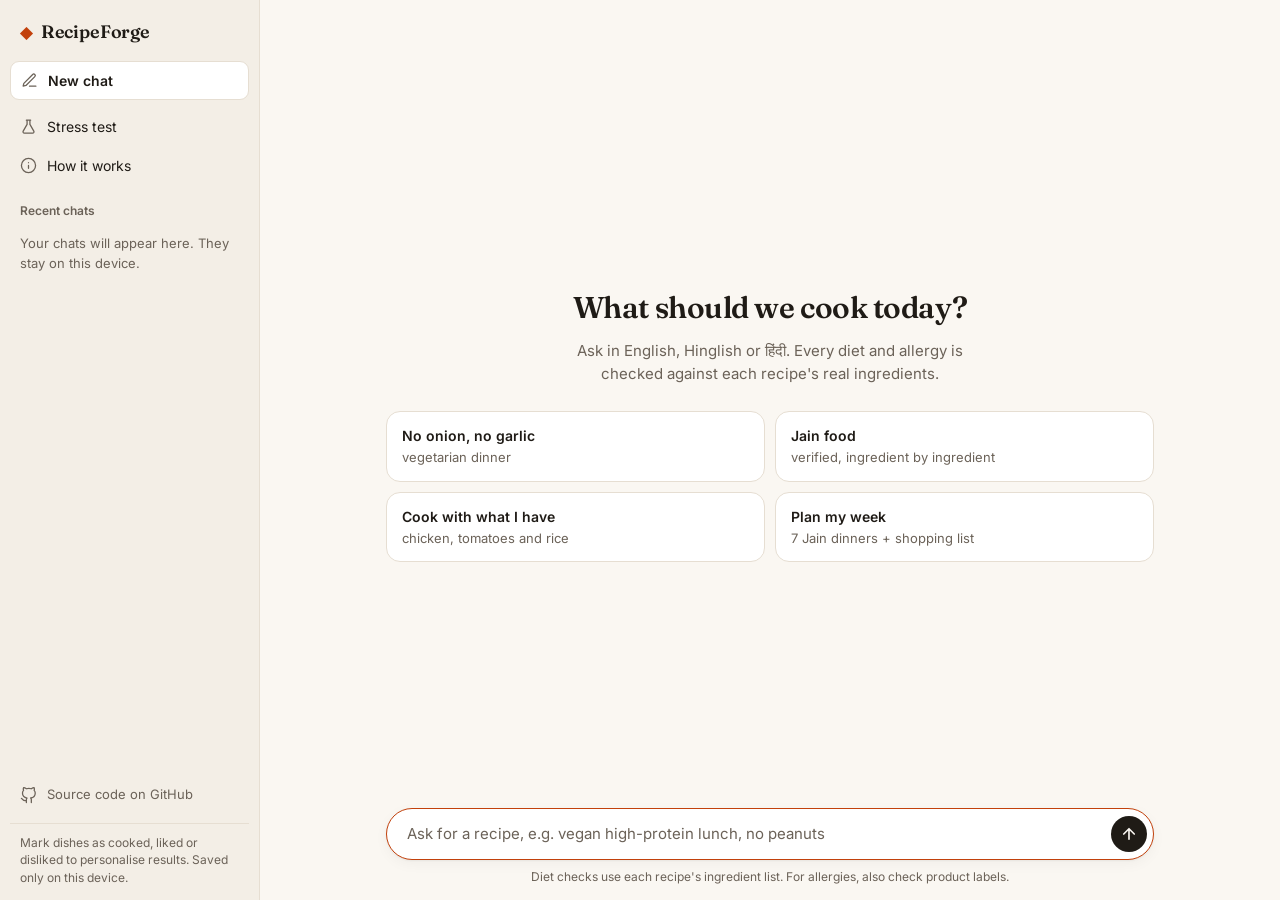
==== commit 15d937df: "Conversational agent with tools and guardrails, GitHub link" ====
--- a/public/index.html
+++ b/public/index.html
@@ -30,6 +30,10 @@
       <button class="side-item" data-tab="how"><svg class="ico" viewBox="0 0 24 24" aria-hidden="true"><circle cx="12" cy="12" r="10"/><path d="M12 16v-4M12 8h.01"/></svg>How it works</button>
       <div class="side-label">Recent chats</div>
       <ul id="chats-list" class="chats-list"></ul>
+      <a class="side-item side-link" href="https://github.com/subidhkhanal/rag-noshrobotics" target="_blank" rel="noopener">
+        <svg class="ico" viewBox="0 0 24 24" aria-hidden="true"><path d="M9 19c-5 1.5-5-2.5-7-3m14 6v-3.87a3.37 3.37 0 0 0-.94-2.61c3.14-.35 6.44-1.54 6.44-7A5.44 5.44 0 0 0 20 4.77 5.07 5.07 0 0 0 19.91 1S18.73.65 16 2.48a13.38 13.38 0 0 0-7 0C6.27.65 5.09 1 5.09 1A5.07 5.07 0 0 0 5 4.77a5.44 5.44 0 0 0-1.5 3.78c0 5.42 3.3 6.61 6.44 7A3.37 3.37 0 0 0 9 18.13V22"/></svg>
+        Source code on GitHub
+      </a>
       <p class="side-foot" id="history-note"></p>
     </aside>
     <div class="scrim" id="scrim" hidden></div>
@@ -66,9 +70,10 @@
         </section>
 
         <section id="tab-stress" class="tab page">
-          <h2>Queries from hands-on testing of the Nosh Assistant</h2>
-          <p class="lede">I ran these against the Nosh Companion app in November 2026 and noted what came back. Run each one here to compare. Multi-turn chains run in order in a single session.</p>
-          <div id="stress-list" class="stress"></div>
+          <h2>How Nosh's assistant compares</h2>
+          <p class="lede">I asked the assistant in the Nosh Companion app 10 everyday cooking questions (November 2026). Each card shows what it answered next to what RecipeForge does. Press <b>Try it</b> to ask the same thing here.</p>
+          <div id="stress-summary" class="cmp-summary"></div>
+          <div id="stress-list" class="cmp-list"></div>
         </section>
 
     <section id="tab-how" class="tab how page">
@@ -81,7 +86,7 @@
         <div class="arrow" aria-hidden="true"></div>
         <div class="step" role="listitem">
           <div class="node"><span class="n">2</span><b>Understand the request</b><span class="eg">🔒 Jain · 🔒 Peanut-free · dinner</span></div>
-          <div class="side">Tricky wording (“hold the onions”, “lahsun pyaz ke bina”)? Claude helps read it — but can only <b>add</b> restrictions.</div>
+          <div class="side">Tricky wording (“hold the onions”, “lahsun pyaz ke bina”)? An AI model helps read it — but can only <b>add</b> restrictions.</div>
         </div>
         <div class="arrow" aria-hidden="true"></div>
         <div class="step" role="listitem">
--- a/public/style.css
+++ b/public/style.css
@@ -179,10 +179,47 @@
 .plan { display: grid; gap: 10px; }
 .day { display: grid; grid-template-columns: 44px 1fr; gap: 8px; align-items: start; }
 .dayname { font-weight: 700; color: var(--accent); padding-top: 14px; }
-details.shopping { margin-top: 12px; background: var(--surface); border: 1px solid var(--border); border-radius: 12px; padding: 10px 14px; font-size: 14px; }
-details.shopping summary { font-weight: 600; cursor: pointer; }
-details.shopping ul { padding-left: 18px; margin: 8px 0; columns: 2 240px; }
-details.shopping li { break-inside: avoid; margin-bottom: 2px; }
+details.shopping {
+  margin-top: 14px; background: var(--surface); border: 1px solid var(--border); border-radius: 14px; font-size: 14px;
+  box-shadow: var(--shadow);
+}
+details.shopping summary {
+  list-style: none; cursor: pointer; display: flex; align-items: center; gap: 10px; padding: 13px 16px;
+}
+details.shopping summary::-webkit-details-marker { display: none; }
+details.shopping summary::after {
+  content: ""; margin-left: auto; width: 8px; height: 8px; border-right: 2px solid var(--muted);
+  border-bottom: 2px solid var(--muted); transform: rotate(45deg); transition: transform .15s ease;
+}
+details.shopping[open] summary::after { transform: rotate(-135deg); }
+.shop-title { font-weight: 600; }
+.shop-count { color: var(--muted); font-size: 13px; }
+.shop-body { padding: 0 16px 14px; border-top: 1px solid var(--border); }
+.shop-filter { display: flex; align-items: center; gap: 6px; margin: 12px 0 8px; }
+.shop-filter .sub { margin: 0 4px 0 0; font-size: 12.5px; }
+.shop-all { background: none; border: 0; color: var(--accent); font-size: 12.5px; font-weight: 600; padding: 2px 4px; }
+.shop-days { display: flex; flex-wrap: wrap; gap: 6px; margin-bottom: 12px; }
+.shop-day {
+  display: inline-flex; align-items: center; gap: 6px; max-width: 100%; background: var(--surface);
+  border: 1px solid var(--border); border-radius: 999px; padding: 4px 11px 4px 5px; font-size: 12.5px; color: var(--muted);
+  white-space: nowrap; overflow: hidden; text-overflow: ellipsis;
+}
+.shop-day b { font-size: 11px; font-weight: 700; border-radius: 999px; padding: 2px 7px; background: var(--surface-2); color: var(--muted); }
+.shop-day.on { border-color: color-mix(in srgb, var(--accent) 55%, var(--border)); color: var(--text); }
+.shop-day.on b { background: var(--accent); color: var(--accent-ink); }
+.shop-items { list-style: none; margin: 0; padding: 0; display: grid; grid-template-columns: repeat(2, minmax(0, 1fr)); column-gap: 18px; }
+.shop-items li { display: flex; align-items: center; justify-content: space-between; gap: 10px; padding: 7px 2px;
+                 border-bottom: 1px solid color-mix(in srgb, var(--border) 60%, transparent); }
+.shop-items li[hidden] { display: none; }
+.shop-item { display: inline-flex; align-items: center; gap: 9px; background: none; border: 0; padding: 0; text-align: left; min-width: 0; }
+.shop-item .box { width: 15px; height: 15px; border-radius: 4px; border: 1.5px solid var(--muted); flex: none; display: grid; place-items: center; }
+.shop-item.done .box { background: var(--pass); border-color: var(--pass); }
+.shop-item.done .box::after { content: ""; width: 4px; height: 8px; border: solid var(--surface); border-width: 0 2px 2px 0; transform: rotate(45deg) translate(-1px, -1px); }
+.shop-item.done .name { text-decoration: line-through; color: var(--muted); }
+.shop-items .days { color: var(--muted); font-size: 12px; white-space: nowrap; }
+.shop-staples { margin: 12px 0 0; font-size: 12.5px; }
+.shop-empty { margin: 10px 0 0; }
+@media (max-width: 560px) { .shop-items { grid-template-columns: 1fr; } }
 .typing { color: var(--muted); font-style: italic; }
 
 .stress { display: grid; gap: 10px; }
@@ -306,7 +343,7 @@
 .topbar { display: none; }
 .tab { overflow-y: auto; padding: 0; min-height: 0; }
 .tab.page { padding: 32px 24px 48px; }
-.tab.page > * { max-width: 768px; margin-left: auto; margin-right: auto; }
+.tab.page > * { width: 100%; max-width: 768px; margin-left: auto; margin-right: auto; }
 .tab.page .flow, .tab.page .facts { margin-left: auto; margin-right: auto; }
 #tab-chat { display: none; }
 #tab-chat.active { display: flex; flex-direction: column; overflow: hidden; }
@@ -317,7 +354,7 @@
 .messages > * { width: 100%; max-width: 768px; margin-left: auto; margin-right: auto; }
 .msg.user { max-width: min(78%, 600px); margin-right: max(0px, calc((100% - 768px) / 2)); align-self: flex-end; width: auto;
             background: var(--surface-2); border: 0; border-radius: 22px; padding: 10px 18px; }
-.msg.bot > p { font-size: 15.5px; line-height: 1.65; }
+.msg.bot > p { font-size: 15.5px; line-height: 1.65; white-space: pre-line; }
 
 .empty { margin: auto; text-align: center; padding: 6vh 0 2vh; }
 .empty[hidden] { display: none; }
@@ -376,3 +413,48 @@
   .empty h2 { font-size: 25px; }
   .msg.user { max-width: 88%; }
 }
+
+/* ---------- Stress test: Nosh vs RecipeForge comparison ---------- */
+.cmp-summary { display: grid; grid-template-columns: repeat(3, minmax(0, 1fr)); gap: 10px; margin: 4px auto 28px; }
+.cmp-summary .tile { border-radius: 14px; padding: 14px 16px; display: grid; gap: 2px; border: 1px solid var(--border);
+                     background: var(--surface); }
+.cmp-summary .tile b { font-family: Fraunces, Georgia, serif; font-size: 28px; line-height: 1.1; }
+.cmp-summary .tile span { color: var(--muted); font-size: 13px; }
+.cmp-summary .tile.bad b { color: var(--block); }
+.cmp-summary .tile.gap b { color: var(--flag); }
+.cmp-summary .tile.good b { color: var(--pass); }
+.cmp-list { display: grid; gap: 30px; }
+.cmp-group { display: grid; gap: 12px; }
+.cmp-group h3 { margin: 0; font-size: 16px; display: flex; align-items: baseline; gap: 10px; flex-wrap: wrap; }
+.cmp-group h3::before { content: ""; width: 9px; height: 9px; border-radius: 50%; align-self: center; flex: none; }
+.cmp-group.bad h3::before { background: var(--block); }
+.cmp-group.gap h3::before { background: var(--flag); }
+.cmp-group.good h3::before { background: var(--pass); }
+.cmp-group h3 span { font-size: 13px; font-weight: 400; color: var(--muted); }
+.cmp { background: var(--surface); border: 1px solid var(--border); border-radius: 14px; padding: 16px 18px; box-shadow: var(--shadow); }
+.cmp-head { display: flex; align-items: flex-start; justify-content: space-between; gap: 14px; margin-bottom: 12px; }
+.cmp q { font-weight: 600; font-size: 15.5px; quotes: "“" "”"; }
+.chain { margin: 0; padding: 0; list-style: none; display: grid; gap: 4px; counter-reset: turn; }
+.chain li { counter-increment: turn; display: flex; gap: 8px; align-items: baseline; }
+.chain li::before { content: counter(turn); font-size: 11px; font-weight: 700; color: var(--muted); background: var(--surface-2);
+                    border-radius: 50%; width: 18px; height: 18px; display: inline-grid; place-items: center; flex: none; }
+.try {
+  flex: none; background: var(--text); color: var(--bg); border: 0; border-radius: 999px; padding: 6px 14px;
+  font-size: 13px; font-weight: 600;
+}
+.try:hover { opacity: .88; }
+.try::after { content: " →"; }
+.cmp-cols { display: grid; grid-template-columns: 1fr 1fr; gap: 10px; }
+.cmp .col { border-radius: 10px; padding: 10px 12px; background: var(--surface-2); }
+.cmp .col p { margin: 3px 0 0; font-size: 13.5px; line-height: 1.5; }
+.cmp .lbl { font-size: 11.5px; font-weight: 700; text-transform: uppercase; letter-spacing: .05em; color: var(--muted); }
+.cmp-group.bad .col.nosh { background: var(--block-bg); }
+.cmp-group.bad .col.nosh .lbl { color: var(--block); }
+.cmp .col.ours .lbl { color: var(--pass); }
+@media (max-width: 620px) {
+  .cmp-cols { grid-template-columns: 1fr; }
+  .cmp-summary .tile b { font-size: 22px; }
+  .cmp-head { flex-direction: column; gap: 10px; }
+}
+.side-link { text-decoration: none; color: var(--muted); font-size: 13px; margin-top: 6px; }
+.side-link:hover { color: var(--text); }
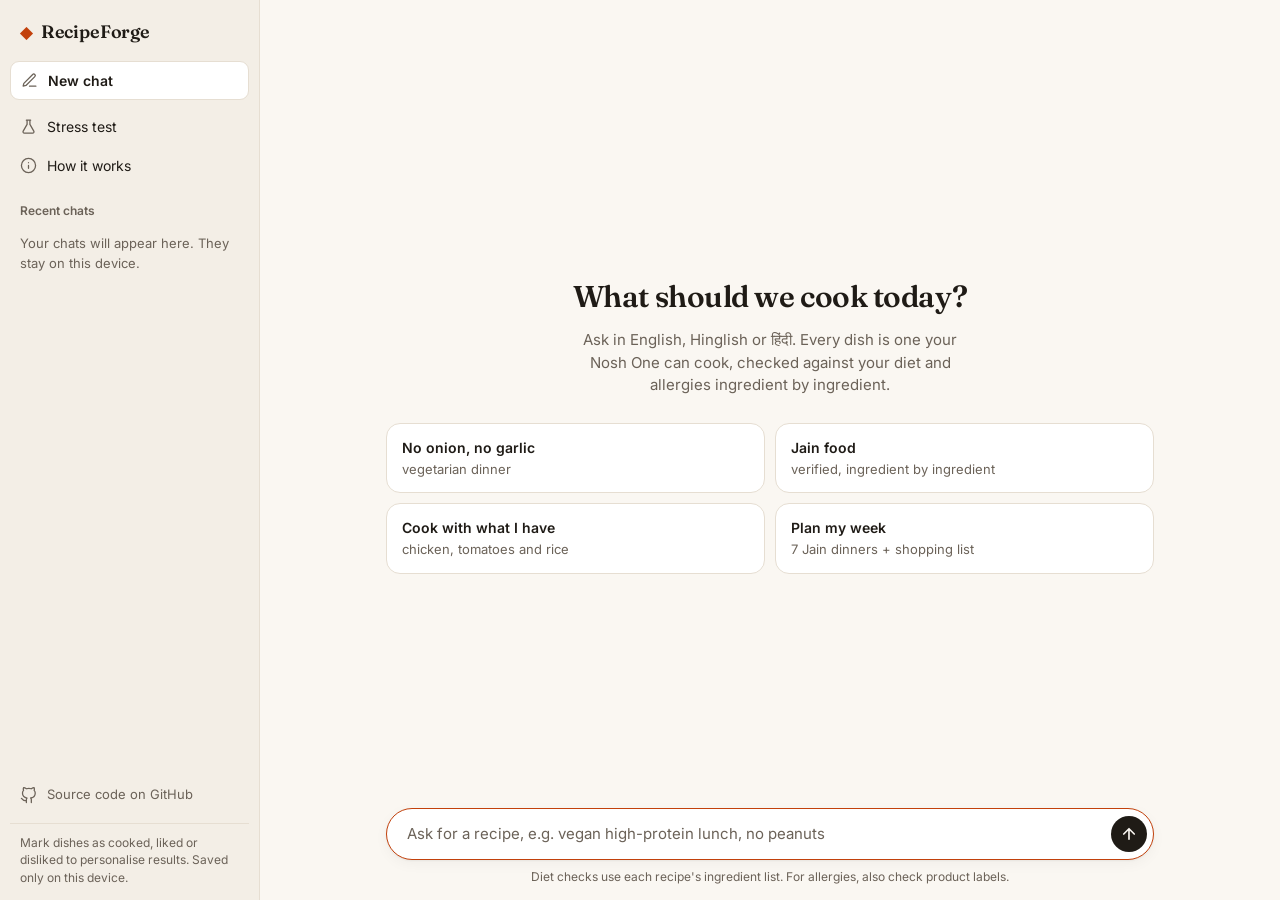
==== commit 6ac0fc3a: "Nosh One mode: robot-cookable filter, prep split, spice slots, catalogue import" ====
--- a/public/index.html
+++ b/public/index.html
@@ -50,7 +50,7 @@
           <div id="messages" class="messages" aria-live="polite">
             <div class="empty" id="empty">
               <h2>What should we cook today?</h2>
-              <p>Ask in English, Hinglish or हिंदी. Every diet and allergy is checked against each recipe's real ingredients.</p>
+              <p>Ask in English, Hinglish or हिंदी. Every dish is one your Nosh One can cook, checked against your diet and allergies ingredient by ingredient.</p>
               <div class="starters">
                 <button data-q="no onion no garlic vegetarian dinner"><b>No onion, no garlic</b><span>vegetarian dinner</span></button>
                 <button data-q="Jain food options"><b>Jain food</b><span>verified, ingredient by ingredient</span></button>
@@ -95,11 +95,16 @@
         </div>
         <div class="arrow" aria-hidden="true"></div>
         <div class="step" role="listitem">
-          <div class="node"><span class="n">4</span><b>Find the best matches</b><span class="eg">search by words + meaning, rank by taste, keep it varied</span></div>
+          <div class="node"><span class="n">4</span><b>Keep what the Nosh One can cook</b><span class="eg">one-pot sauté, simmer, stir ✓ · flipping, deep-frying, baking ✕</span></div>
+          <div class="side">Each dish shows what you prep by hand and whether its spices fit the 8 spice containers.</div>
         </div>
         <div class="arrow" aria-hidden="true"></div>
         <div class="step" role="listitem">
-          <div class="node done"><span class="n">5</span><b>Show 5 dishes</b><span class="eg">each with the checks it passed ✓</span></div>
+          <div class="node"><span class="n">5</span><b>Find the best matches</b><span class="eg">search by words + meaning, rank by taste, keep it varied</span></div>
+        </div>
+        <div class="arrow" aria-hidden="true"></div>
+        <div class="step" role="listitem">
+          <div class="node done"><span class="n">6</span><b>Show 5 dishes</b><span class="eg">each with the checks it passed ✓</span></div>
         </div>
       </div>
       <div class="facts">
--- a/public/style.css
+++ b/public/style.css
@@ -458,3 +458,27 @@
 }
 .side-link { text-decoration: none; color: var(--muted); font-size: 13px; margin-top: 6px; }
 .side-link:hover { color: var(--text); }
+.msg.bot.streaming .reply > :last-child::after { content: "▍"; margin-left: 1px; color: var(--accent); animation: caret 1s steps(1) infinite; }
+@keyframes caret { 50% { opacity: 0; } }
+@media (prefers-reduced-motion: reduce) { .msg.bot.streaming .reply > :last-child::after { animation: none; } }
+
+/* Assistant reply text (rendered Markdown) */
+.msg.bot .reply { font-size: 15.5px; line-height: 1.65; margin-bottom: 12px; }
+.msg.bot .reply p { margin: 0 0 10px; }
+.msg.bot .reply > :last-child { margin-bottom: 0; }
+.msg.bot .reply ul, .msg.bot .reply ol { margin: 4px 0 10px; padding-left: 22px; display: grid; gap: 4px; }
+.msg.bot .reply strong { font-weight: 600; }
+.msg.bot .reply code { background: var(--surface-2); border-radius: 5px; padding: 1px 5px; font-size: 0.92em; }
+.followups { display: flex; flex-wrap: wrap; gap: 8px; margin-top: 12px; }
+.followups button {
+  background: none; border: 1px solid var(--border); border-radius: 999px; padding: 6px 13px; font-size: 13px;
+  color: var(--text); transition: border-color .15s ease, background .15s ease;
+}
+.followups button:hover { border-color: var(--accent); background: var(--surface-2); }
+.followups button::before { content: "↳ "; color: var(--muted); }
+/* Nosh One fit on cards */
+.check.robot { background: color-mix(in srgb, var(--accent) 16%, transparent); color: var(--accent); }
+.check.manual { background: var(--surface-2); color: var(--muted); }
+.robot-line { margin: 8px 0 0; font-size: 12.5px; color: var(--muted); display: flex; flex-wrap: wrap; align-items: center; }
+.robot-line .warn-text { color: var(--flag); }
+.detail.prep-steps { border-left: 3px solid var(--accent); }
